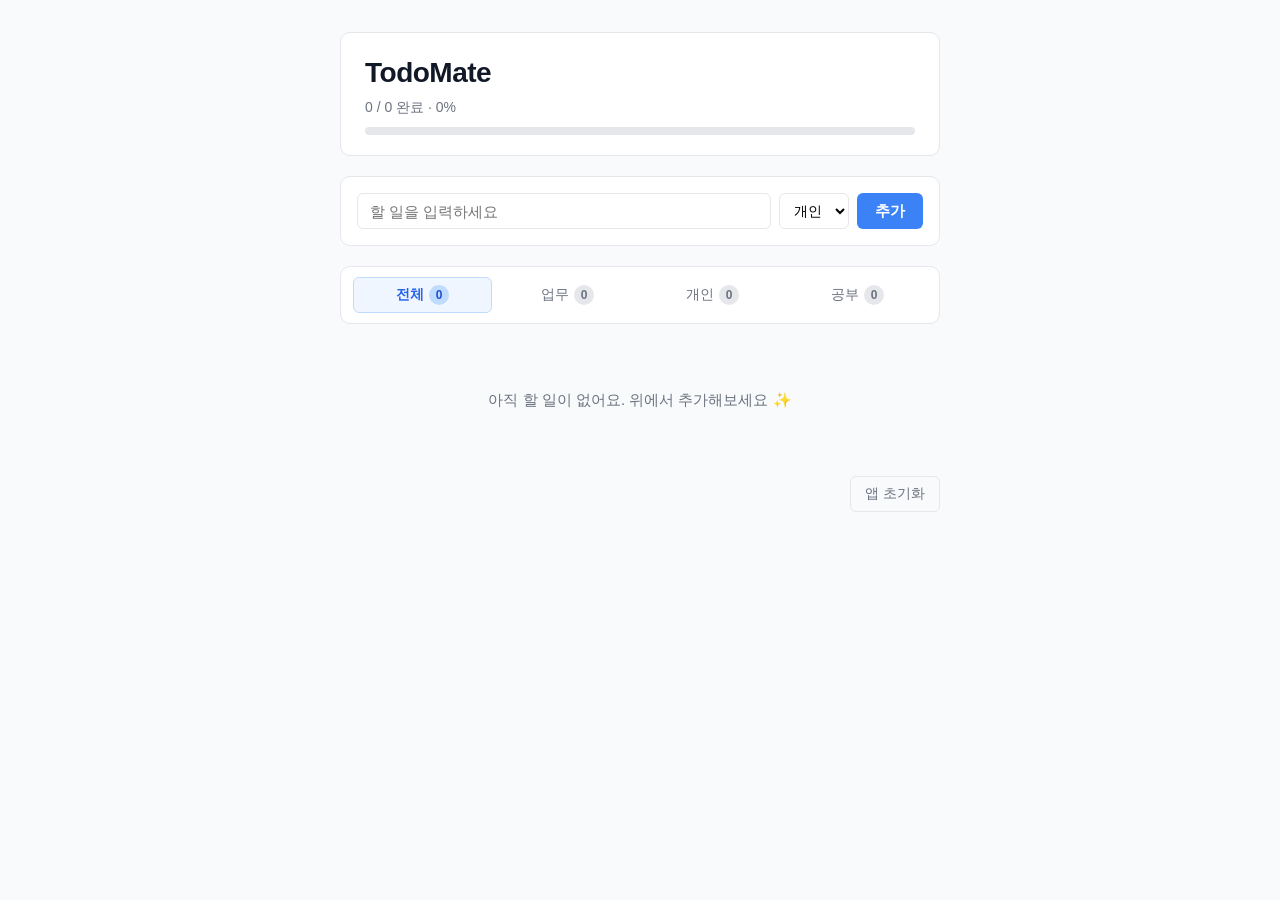
==== mytodo/todomate/index.html @ 47b83055 "할일" ====
<!-- Created: 2026-04-17 16:34:31 -->
<!DOCTYPE html>
<html lang="ko">
  <head>
    <meta charset="UTF-8" />
    <meta name="viewport" content="width=device-width, initial-scale=1.0" />
    <title>TodoMate</title>
    <link rel="stylesheet" href="style.css" />
  </head>
  <body>
    <div class="container">

      <!-- 헤더 영역 -->
      <header class="app-header">
        <h1 class="app-title">TodoMate</h1>
        <p class="progress-text" aria-live="polite">0 / 0 완료 · 0%</p>
        <div class="progress-bar-track" role="progressbar" aria-valuenow="0" aria-valuemin="0" aria-valuemax="100">
          <div class="progress-bar-fill" style="width: 0%"></div>
        </div>
      </header>

      <!-- 입력 영역 -->
      <section class="input-section">
        <input
          type="text"
          id="todo-input"
          class="todo-input"
          placeholder="할 일을 입력하세요"
          maxlength="100"
          aria-label="할 일 입력"
        />
        <select id="category-select" class="category-select" aria-label="카테고리 선택">
          <option value="personal">개인</option>
          <option value="work">업무</option>
          <option value="study">공부</option>
        </select>
        <button id="add-btn" class="add-btn" aria-label="할 일 추가">추가</button>
      </section>

      <!-- 필터 탭 영역 -->
      <nav class="filter-tabs" aria-label="카테고리 필터">
        <button class="tab active" data-filter="all">
          전체 <span class="tab-count" aria-label="전체 개수">0</span>
        </button>
        <button class="tab" data-filter="work">
          업무 <span class="tab-count" aria-label="업무 개수">0</span>
        </button>
        <button class="tab" data-filter="personal">
          개인 <span class="tab-count" aria-label="개인 개수">0</span>
        </button>
        <button class="tab" data-filter="study">
          공부 <span class="tab-count" aria-label="공부 개수">0</span>
        </button>
      </nav>

      <!-- 할 일 목록 영역 -->
      <ul id="todo-list" class="todo-list" aria-label="할 일 목록"></ul>

      <!-- 푸터 영역 -->
      <footer class="app-footer" id="app-footer">
        <button id="clear-completed-btn" class="footer-btn danger" hidden aria-label="완료된 항목 모두 삭제">
          완료된 항목 삭제
        </button>
        <button id="reset-btn" class="footer-btn reset" aria-label="앱 초기화">
          앱 초기화
        </button>
      </footer>

    </div>
    <script src="app.js"></script>
  </body>
</html>
---- mytodo/todomate/style.css ----
/* Created: 2026-04-17 16:35:12 */
/* ── CSS 변수 ── */
:root {
  --color-work: #3b82f6;
  --color-personal: #10b981;
  --color-study: #f59e0b;

  --bg: #f9fafb;
  --surface: #ffffff;
  --border: #e5e7eb;
  --text-primary: #111827;
  --text-secondary: #6b7280;
  --progress-track: #e5e7eb;
  --radius: 10px;
}

/* ── 리셋 & 기본 ── */
*,
*::before,
*::after {
  box-sizing: border-box;
  margin: 0;
  padding: 0;
}

body {
  font-family: -apple-system, BlinkMacSystemFont, "Segoe UI", Roboto,
    "Helvetica Neue", Arial, sans-serif;
  background: var(--bg);
  color: var(--text-primary);
  min-height: 100vh;
  padding: 32px 16px 64px;
}

/* ── 컨테이너 ── */
.container {
  max-width: 600px;
  margin: 0 auto;
  display: flex;
  flex-direction: column;
  gap: 20px;
}

/* ── 헤더 ── */
.app-header {
  background: var(--surface);
  border: 1px solid var(--border);
  border-radius: var(--radius);
  padding: 24px 24px 20px;
}

.app-title {
  font-size: 1.75rem;
  font-weight: 700;
  letter-spacing: -0.5px;
  margin-bottom: 10px;
}

.progress-text {
  font-size: 0.875rem;
  color: var(--text-secondary);
  margin-bottom: 10px;
  transition: color 0.3s;
}

.progress-bar-track {
  height: 8px;
  background: var(--progress-track);
  border-radius: 99px;
  overflow: hidden;
}

.progress-bar-fill {
  height: 100%;
  border-radius: 99px;
  background: linear-gradient(90deg, #3b82f6, #6366f1);
  transition: width 0.35s ease, background 0.4s ease;
}

/* 100% 완료 시 초록으로 전환 + 짧은 튀김 */
.progress-bar-fill.complete {
  background: linear-gradient(90deg, #10b981, #059669);
  animation: celebrate 0.45s ease;
}

@keyframes celebrate {
  0%   { transform: scaleX(1); }
  40%  { transform: scaleX(1.03); }
  100% { transform: scaleX(1); }
}

/* ── 입력 영역 ── */
.input-section {
  display: flex;
  gap: 8px;
  background: var(--surface);
  border: 1px solid var(--border);
  border-radius: var(--radius);
  padding: 16px;
}

.todo-input {
  flex: 1;
  border: 1px solid var(--border);
  border-radius: 6px;
  padding: 8px 12px;
  font-size: 0.9375rem;
  font-family: inherit;
  outline: none;
  transition: border-color 0.2s;
  min-width: 0;
}

.todo-input:focus {
  border-color: #3b82f6;
}

.category-select {
  border: 1px solid var(--border);
  border-radius: 6px;
  padding: 8px 10px;
  font-size: 0.875rem;
  font-family: inherit;
  background: var(--surface);
  cursor: pointer;
  outline: none;
}

.add-btn {
  background: #3b82f6;
  color: #fff;
  border: none;
  border-radius: 6px;
  padding: 8px 18px;
  font-size: 0.9375rem;
  font-family: inherit;
  font-weight: 600;
  cursor: pointer;
  transition: background 0.2s;
  white-space: nowrap;
}

.add-btn:hover {
  background: #2563eb;
}

.add-btn:focus-visible {
  outline: 2px solid #3b82f6;
  outline-offset: 2px;
}

/* ── 필터 탭 ── */
.filter-tabs {
  display: flex;
  gap: 6px;
  background: var(--surface);
  border: 1px solid var(--border);
  border-radius: var(--radius);
  padding: 10px 12px;
  overflow-x: auto;
  -webkit-overflow-scrolling: touch;
  scrollbar-width: none;
}

.filter-tabs::-webkit-scrollbar {
  display: none;
}

.tab {
  flex: 1;
  flex-shrink: 0;
  border: 1px solid transparent;
  border-radius: 6px;
  padding: 7px 8px;
  font-size: 0.875rem;
  font-family: inherit;
  font-weight: 500;
  cursor: pointer;
  background: transparent;
  color: var(--text-secondary);
  transition: background 0.15s, color 0.15s;
  display: flex;
  align-items: center;
  justify-content: center;
  gap: 5px;
  white-space: nowrap;
}

.tab:hover {
  background: var(--bg);
  color: var(--text-primary);
}

.tab.active {
  background: #eff6ff;
  color: #2563eb;
  border-color: #bfdbfe;
  font-weight: 600;
}

.tab:focus-visible {
  outline: 2px solid #3b82f6;
  outline-offset: 2px;
}

.tab-count {
  display: inline-flex;
  align-items: center;
  justify-content: center;
  min-width: 20px;
  height: 20px;
  padding: 0 5px;
  border-radius: 99px;
  background: var(--border);
  color: var(--text-secondary);
  font-size: 0.75rem;
  font-weight: 600;
}

.tab.active .tab-count {
  background: #bfdbfe;
  color: #1d4ed8;
}

/* ── 할 일 목록 ── */
.todo-list {
  list-style: none;
  display: flex;
  flex-direction: column;
  gap: 8px;
}

/* ── 할 일 아이템 ── */
.todo-item {
  display: flex;
  align-items: center;
  gap: 10px;
  background: var(--surface);
  border: 1px solid var(--border);
  border-radius: var(--radius);
  padding: 12px 14px;
  transition: background 0.15s, box-shadow 0.15s, opacity 0.2s;
}

.todo-item:hover {
  background: #f8faff;
  box-shadow: 0 1px 4px rgba(0, 0, 0, 0.06);
}

.todo-item.completed {
  opacity: 0.65;
}

.todo-check {
  flex-shrink: 0;
  width: 18px;
  height: 18px;
  accent-color: #3b82f6;
  cursor: pointer;
}

.todo-text {
  flex: 1;
  font-size: 0.9375rem;
  word-break: break-word;
  transition: color 0.2s, text-decoration 0.2s;
  cursor: default;
}

.todo-item.completed .todo-text {
  text-decoration: line-through;
  color: #9ca3af;
}

.todo-category {
  flex-shrink: 0;
  font-size: 0.72rem;
  font-weight: 600;
  padding: 3px 8px;
  border-radius: 99px;
  color: #fff;
  letter-spacing: 0.02em;
}

.cat-work     { background: var(--color-work); }
.cat-personal { background: var(--color-personal); }
.cat-study    { background: var(--color-study); }

.todo-edit,
.todo-delete {
  flex-shrink: 0;
  border: 1px solid var(--border);
  border-radius: 5px;
  padding: 4px 9px;
  font-size: 0.8rem;
  font-family: inherit;
  cursor: pointer;
  background: transparent;
  color: var(--text-secondary);
  transition: background 0.15s, color 0.15s, border-color 0.15s;
}

.todo-edit:hover {
  background: #eff6ff;
  color: #2563eb;
  border-color: #bfdbfe;
}

.todo-delete:hover {
  background: #fef2f2;
  color: #dc2626;
  border-color: #fecaca;
}

.todo-edit:focus-visible,
.todo-delete:focus-visible {
  outline: 2px solid #3b82f6;
  outline-offset: 2px;
}

/* ── 편집 모드 ── */
.todo-item.editing {
  background: #fffbeb;
  border-color: #fcd34d;
  box-shadow: 0 0 0 2px #fde68a;
}

.edit-input {
  flex: 1;
  border: 1px solid #fcd34d;
  border-radius: 6px;
  padding: 4px 8px;
  font-size: 0.9375rem;
  font-family: inherit;
  background: #fff;
  outline: none;
  min-width: 0;
  transition: border-color 0.2s, box-shadow 0.2s;
}

.edit-input:focus {
  border-color: #f59e0b;
  box-shadow: 0 0 0 2px #fde68a;
}

.edit-select {
  flex-shrink: 0;
  border: 1px solid #fcd34d;
  border-radius: 6px;
  padding: 4px 8px;
  font-size: 0.875rem;
  font-family: inherit;
  background: #fff;
  cursor: pointer;
  outline: none;
}

/* ── 빈 상태 ── */
.todo-empty {
  text-align: center;
  padding: 44px 0;
  color: var(--text-secondary);
  font-size: 0.9375rem;
  line-height: 1.6;
}

/* ── 푸터 ── */
.app-footer {
  display: flex;
  gap: 8px;
  justify-content: flex-end;
}

.footer-btn {
  border: 1px solid var(--border);
  border-radius: 6px;
  padding: 8px 14px;
  font-size: 0.875rem;
  font-family: inherit;
  cursor: pointer;
  background: transparent;
  transition: background 0.15s, color 0.15s, border-color 0.15s;
}

.footer-btn.danger {
  color: #dc2626;
  border-color: #fecaca;
}

.footer-btn.danger:hover {
  background: #fef2f2;
}

.footer-btn.reset {
  color: var(--text-secondary);
}

.footer-btn.reset:hover {
  background: var(--bg);
  color: var(--text-primary);
}

.footer-btn:focus-visible {
  outline: 2px solid #3b82f6;
  outline-offset: 2px;
}

/* ── 흔들기 애니메이션 ── */
@keyframes shake {
  0%, 100% { transform: translateX(0); }
  20%       { transform: translateX(-6px); }
  40%       { transform: translateX(6px); }
  60%       { transform: translateX(-4px); }
  80%       { transform: translateX(4px); }
}

.todo-input.shake {
  animation: shake 0.35s ease;
  border-color: #ef4444;
}

/* ── 모바일 반응형 (≤600px) ── */
@media (max-width: 600px) {
  body {
    padding: 16px 10px 48px;
  }

  .app-title {
    font-size: 1.4rem;
  }

  /* 터치 타깃 최소 44px */
  .todo-input,
  .category-select,
  .add-btn,
  .tab,
  .todo-edit,
  .todo-delete,
  .footer-btn {
    min-height: 44px;
  }

  .todo-check {
    width: 22px;
    height: 22px;
  }

  /* 입력 영역: 줄바꿈 */
  .input-section {
    flex-wrap: wrap;
  }

  .todo-input {
    flex: 1 1 100%;
  }

  .category-select {
    flex: 1;
  }

  .add-btn {
    flex: 1;
  }

  /* 필터 탭: 가로 스크롤 */
  .filter-tabs {
    padding: 8px 10px;
  }

  .tab {
    min-width: 70px;
  }
}
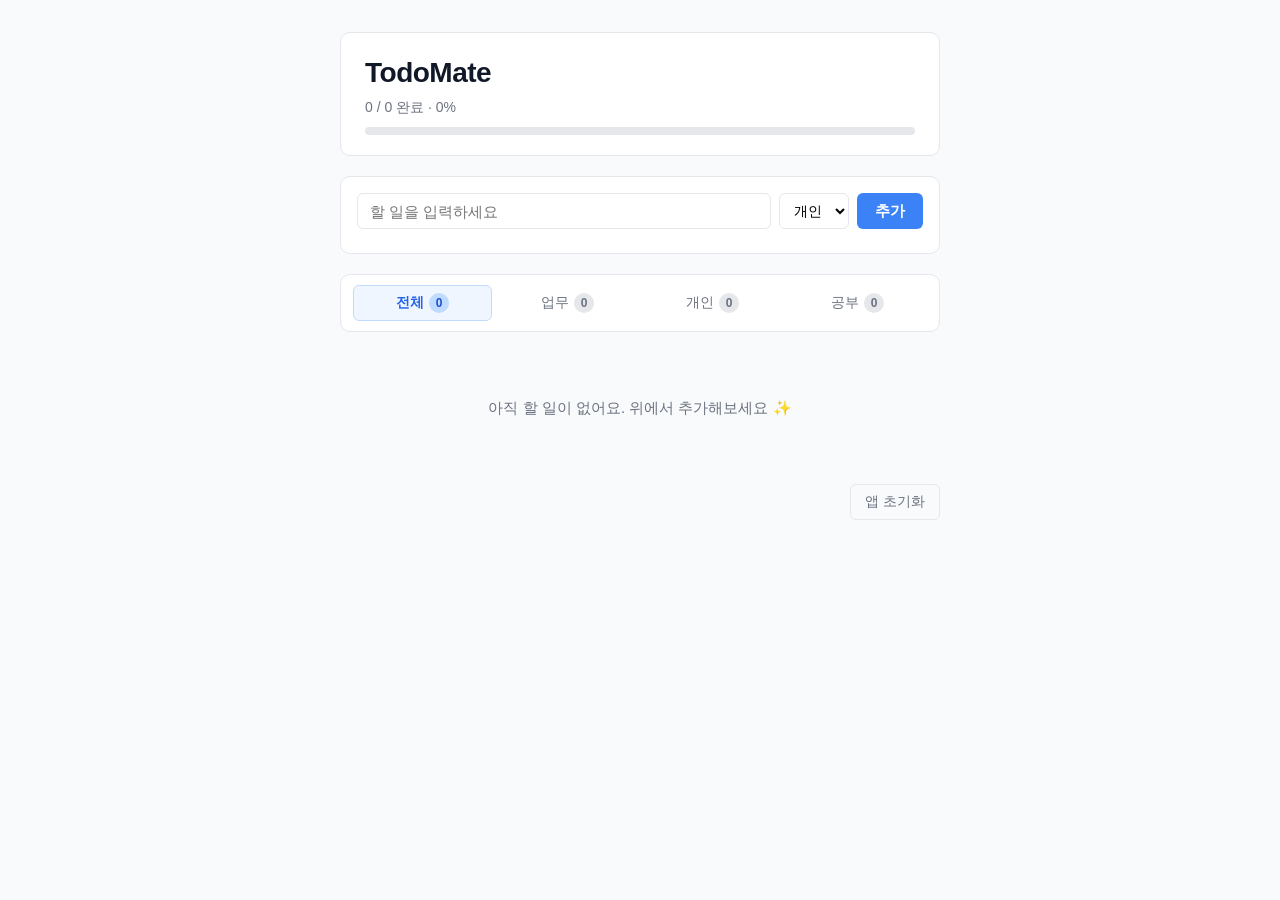
==== commit 8adac5c2: "데스크탑 할일" ====
--- a/mytodo/todomate/index.html
+++ b/mytodo/todomate/index.html
@@ -35,6 +35,7 @@
           <option value="study">공부</option>
         </select>
         <button id="add-btn" class="add-btn" aria-label="할 일 추가">추가</button>
+        <p id="auto-hint" class="auto-hint" aria-live="polite"></p>
       </section>
 
       <!-- 필터 탭 영역 -->
--- a/mytodo/todomate/style.css
+++ b/mytodo/todomate/style.css
@@ -92,6 +92,7 @@
 /* ── 입력 영역 ── */
 .input-section {
   display: flex;
+  flex-wrap: wrap;
   gap: 8px;
   background: var(--surface);
   border: 1px solid var(--border);
@@ -405,6 +406,29 @@
   outline-offset: 2px;
 }
 
+/* ── 자동 분류 힌트 ── */
+.auto-hint {
+  flex: 1 1 100%;
+  font-size: 0.75rem;
+  font-weight: 500;
+  max-height: 0;
+  overflow: hidden;
+  opacity: 0;
+  transition: max-height 0.2s ease, opacity 0.2s ease;
+  display: flex;
+  align-items: center;
+  gap: 4px;
+}
+
+.auto-hint.visible {
+  max-height: 2em;
+  opacity: 1;
+}
+
+.auto-hint.cat-work    { color: var(--color-work); }
+.auto-hint.cat-personal { color: var(--color-personal); }
+.auto-hint.cat-study   { color: var(--color-study); }
+
 /* ── 흔들기 애니메이션 ── */
 @keyframes shake {
   0%, 100% { transform: translateX(0); }
